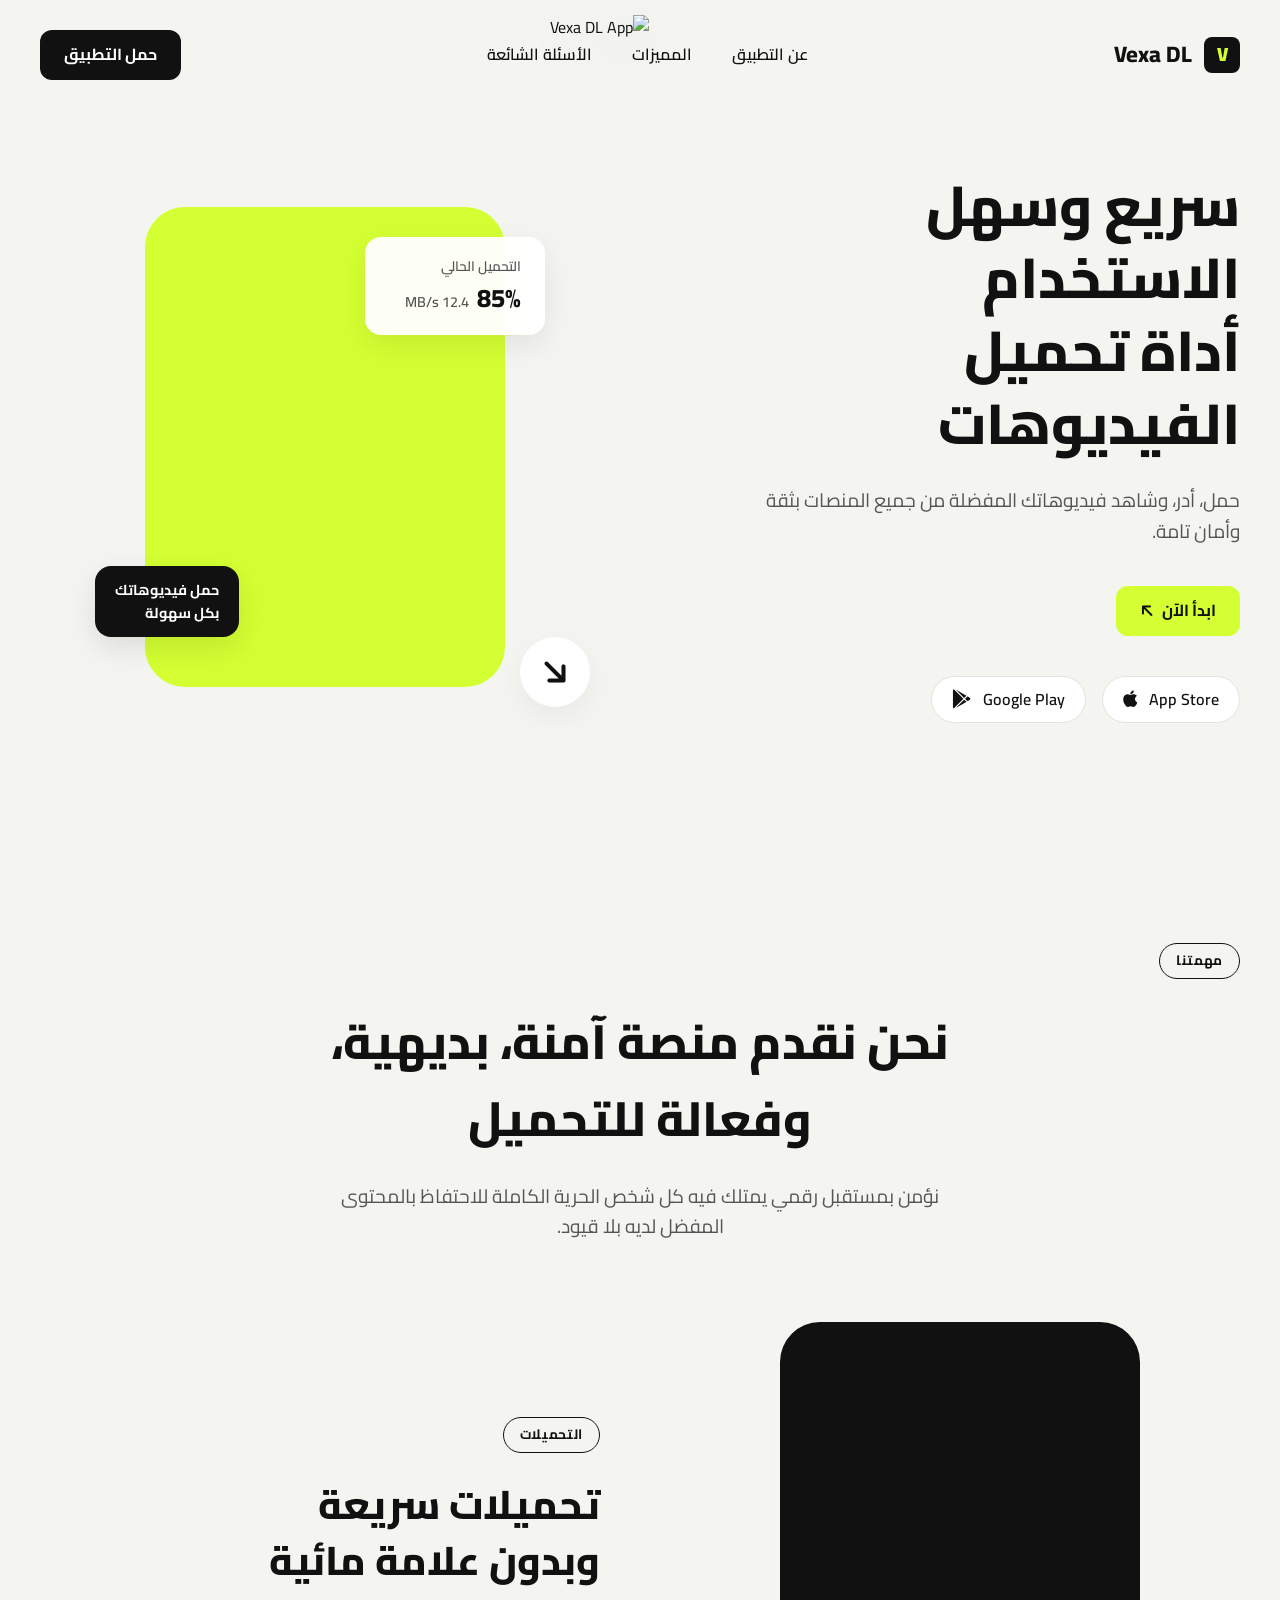
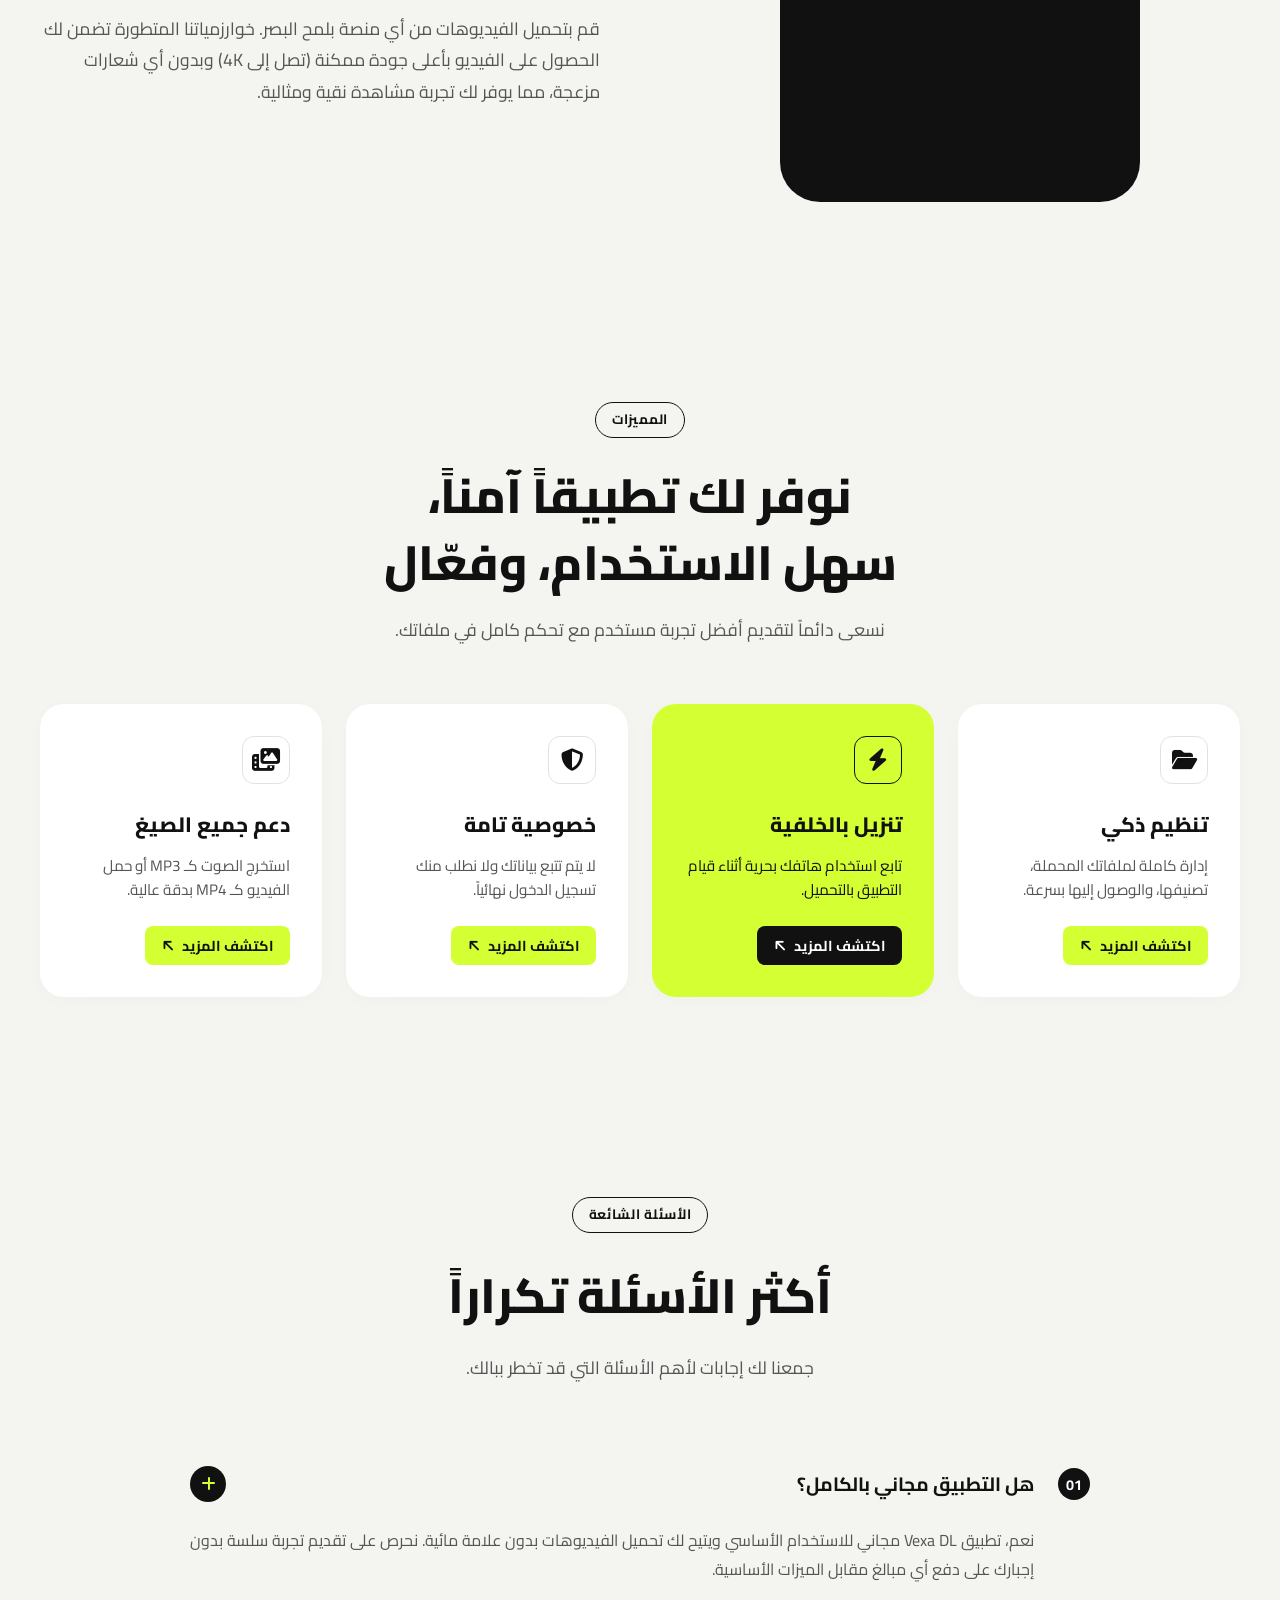
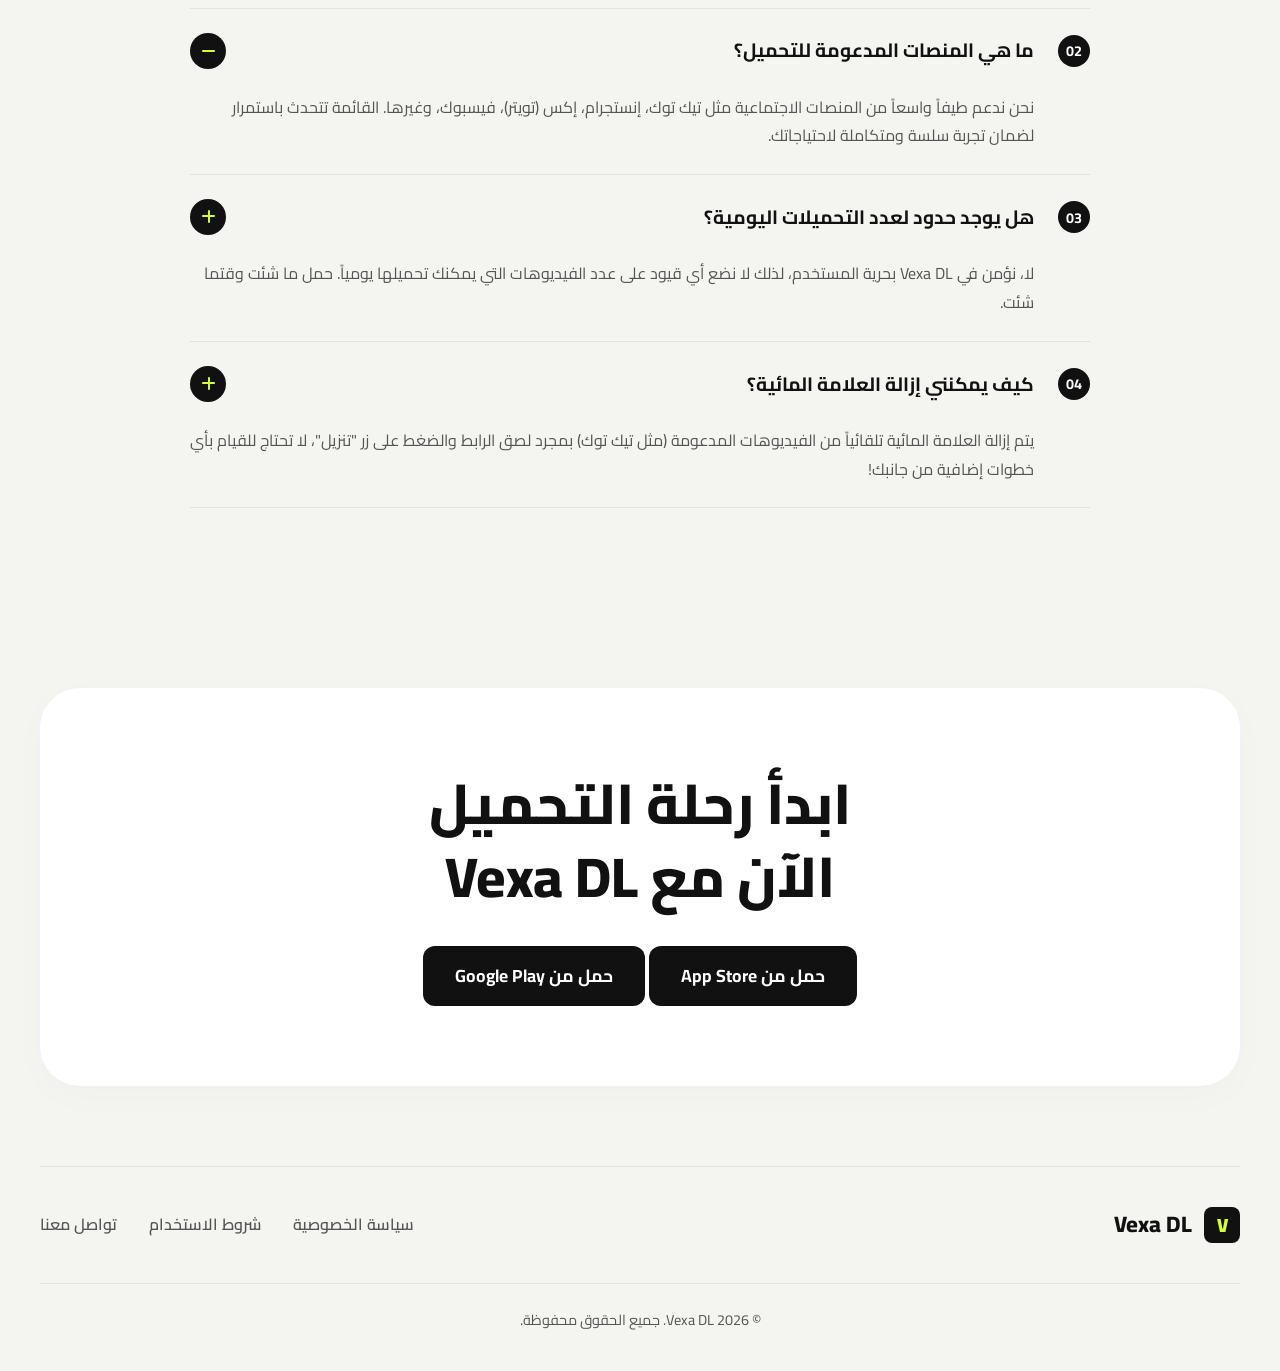
==== index.html @ 380a032c "Add files via upload" ====
<!DOCTYPE html>
<html lang="ar" dir="rtl">
<head>
    <meta charset="UTF-8">
    <meta name="viewport" content="width=device-width, initial-scale=1.0">
    <title>Vexa DL - أداة تحميل الفيديوهات</title>
    <link href="https://fonts.googleapis.com/css2?family=Cairo:wght@400;500;600;700;800;900&display=swap" rel="stylesheet">
    <link rel="stylesheet" href="https://cdnjs.cloudflare.com/ajax/libs/font-awesome/6.4.0/css/all.min.css">
    <link rel="stylesheet" href="style.css">
</head>
<body>
    <div class="container">
        <nav class="navbar">
            <div class="logo">
                <div class="logo-icon">V</div>
                <span class="logo-text">Vexa DL</span>
            </div>
            <div class="nav-links">
                <a href="#about">عن التطبيق</a>
                <a href="#features">المميزات</a>
                <a href="#faq">الأسئلة الشائعة</a>
            </div>
            <div class="nav-actions">
                <a href="#download" class="btn btn-black">حمل التطبيق</a>
            </div>
        </nav>

        <header class="hero">
            <div class="hero-content reveal-right">
                <h1>سريع وسهل الاستخدام<br>أداة تحميل الفيديوهات</h1>
                <p>حمل، أدر، وشاهد فيديوهاتك المفضلة من جميع المنصات بثقة وأمان تامة.</p>
                
                <a href="#download" class="btn btn-lime">
                    ابدأ الآن <i class="fa-solid fa-arrow-left" style="transform: rotate(45deg);"></i>
                </a>
                
                <div class="store-links">
                    <a href="#" class="store-link">App Store <i class="fa-brands fa-apple"></i></a>
                    <a href="#" class="store-link">Google Play <i class="fa-brands fa-google-play"></i></a>
                </div>
            </div>
            
            <div class="hero-visual reveal-left delay-1">
                <div class="lime-card">
                    <img src="assets/mockup_hero.png" alt="Vexa DL App" class="mockup-img">
                    
                    <div class="floating-badge">
                        <span class="badge-label">التحميل الحالي</span>
                        <div class="badge-value">85% <span class="badge-sub">12.4 MB/s</span></div>
                    </div>
                    <div class="create-wallet-text">حمل فيديوهاتك<br>بكل سهولة</div>
                </div>
                
                <div class="circular-badge">
                    <i class="fa-solid fa-arrow-down center-icon"></i>
                </div>
            </div>
        </header>

        <section id="about" class="mission-section">
            <div class="section-label reveal">مهمتنا</div>
            <h2 class="section-title text-center reveal">نحن نقدم منصة آمنة، بديهية،<br>وفعالة للتحميل</h2>
            <p class="section-subtitle text-center reveal delay-1">نؤمن بمستقبل رقمي يمتلك فيه كل شخص الحرية الكاملة للاحتفاظ بالمحتوى المفضل لديه بلا قيود.</p>
            
            <div class="mission-grid">
                <div class="mission-visual reveal-scale delay-2">
                    <div class="dark-card">
                        <img src="assets/mockup_progress.png" alt="Progress" class="mockup-img-partial">
                    </div>
                </div>
                <div class="mission-content reveal-left delay-3">
                    <div class="section-label">التحميلات</div>
                    <h2>تحميلات سريعة<br>وبدون علامة مائية</h2>
                    <p>قم بتحميل الفيديوهات من أي منصة بلمح البصر. خوارزمياتنا المتطورة تضمن لك الحصول على الفيديو بأعلى جودة ممكنة (تصل إلى 4K) وبدون أي شعارات مزعجة، مما يوفر لك تجربة مشاهدة نقية ومثالية.</p>
                </div>
            </div>
        </section>

        <section id="features" class="features-section">
            <div class="text-center">
                <div class="section-label mx-auto reveal">المميزات</div>
                <h2 class="section-title reveal">نوفر لك تطبيقاً آمناً،<br>سهل الاستخدام، وفعّال</h2>
                <p class="section-subtitle reveal delay-1">نسعى دائماً لتقديم أفضل تجربة مستخدم مع تحكم كامل في ملفاتك.</p>
            </div>
            
            <div class="features-grid">
                <div class="feature-card reveal delay-1">
                    <div class="feat-icon"><i class="fa-solid fa-folder-open"></i></div>
                    <h3>تنظيم ذكي</h3>
                    <p>إدارة كاملة لملفاتك المحملة، تصنيفها، والوصول إليها بسرعة.</p>
                    <a href="features.html#smart-organize" class="btn btn-lime-sm">اكتشف المزيد <i class="fa-solid fa-arrow-left" style="transform: rotate(45deg);"></i></a>
                </div>
                <div class="feature-card highlighted-card reveal delay-2">
                    <div class="feat-icon"><i class="fa-solid fa-bolt"></i></div>
                    <h3>تنزيل بالخلفية</h3>
                    <p>تابع استخدام هاتفك بحرية أثناء قيام التطبيق بالتحميل.</p>
                    <a href="features.html#background-dl" class="btn btn-black-sm">اكتشف المزيد <i class="fa-solid fa-arrow-left" style="transform: rotate(45deg);"></i></a>
                </div>
                <div class="feature-card reveal delay-3">
                    <div class="feat-icon"><i class="fa-solid fa-shield-halved"></i></div>
                    <h3>خصوصية تامة</h3>
                    <p>لا يتم تتبع بياناتك ولا نطلب منك تسجيل الدخول نهائياً.</p>
                    <a href="features.html#privacy" class="btn btn-lime-sm">اكتشف المزيد <i class="fa-solid fa-arrow-left" style="transform: rotate(45deg);"></i></a>
                </div>
                <div class="feature-card reveal delay-4">
                    <div class="feat-icon"><i class="fa-solid fa-photo-film"></i></div>
                    <h3>دعم جميع الصيغ</h3>
                    <p>استخرج الصوت كـ MP3 أو حمل الفيديو كـ MP4 بدقة عالية.</p>
                    <a href="features.html#formats" class="btn btn-lime-sm">اكتشف المزيد <i class="fa-solid fa-arrow-left" style="transform: rotate(45deg);"></i></a>
                </div>
            </div>
        </section>

        <section id="faq" class="faq-section">
            <div class="text-center">
                <div class="section-label mx-auto reveal">الأسئلة الشائعة</div>
                <h2 class="section-title reveal">أكثر الأسئلة تكراراً</h2>
                <p class="section-subtitle reveal delay-1">جمعنا لك إجابات لأهم الأسئلة التي قد تخطر ببالك.</p>
            </div>
            
            <div class="faq-list">
                <div class="faq-item reveal delay-1">
                    <div class="faq-header">
                        <span class="faq-num">01</span>
                        <h4 class="faq-question">هل التطبيق مجاني بالكامل؟</h4>
                        <button class="faq-toggle"><i class="fa-solid fa-plus"></i></button>
                    </div>
                    <div class="faq-body">
                        <p>نعم، تطبيق Vexa DL مجاني للاستخدام الأساسي ويتيح لك تحميل الفيديوهات بدون علامة مائية. نحرص على تقديم تجربة سلسة بدون إجبارك على دفع أي مبالغ مقابل الميزات الأساسية.</p>
                    </div>
                </div>
                
                <div class="faq-item active reveal delay-2">
                    <div class="faq-header">
                        <span class="faq-num">02</span>
                        <h4 class="faq-question">ما هي المنصات المدعومة للتحميل؟</h4>
                        <button class="faq-toggle"><i class="fa-solid fa-minus"></i></button>
                    </div>
                    <div class="faq-body">
                        <p>نحن ندعم طيفاً واسعاً من المنصات الاجتماعية مثل تيك توك، إنستجرام، إكس (تويتر)، فيسبوك، وغيرها. القائمة تتحدث باستمرار لضمان تجربة سلسة ومتكاملة لاحتياجاتك.</p>
                    </div>
                </div>
                
                <div class="faq-item reveal delay-3">
                    <div class="faq-header">
                        <span class="faq-num">03</span>
                        <h4 class="faq-question">هل يوجد حدود لعدد التحميلات اليومية؟</h4>
                        <button class="faq-toggle"><i class="fa-solid fa-plus"></i></button>
                    </div>
                    <div class="faq-body">
                        <p>لا، نؤمن في Vexa DL بحرية المستخدم، لذلك لا نضع أي قيود على عدد الفيديوهات التي يمكنك تحميلها يومياً. حمل ما شئت وقتما شئت.</p>
                    </div>
                </div>
                
                <div class="faq-item reveal delay-4">
                    <div class="faq-header">
                        <span class="faq-num">04</span>
                        <h4 class="faq-question">كيف يمكنني إزالة العلامة المائية؟</h4>
                        <button class="faq-toggle"><i class="fa-solid fa-plus"></i></button>
                    </div>
                    <div class="faq-body">
                        <p>يتم إزالة العلامة المائية تلقائياً من الفيديوهات المدعومة (مثل تيك توك) بمجرد لصق الرابط والضغط على زر "تنزيل"، لا تحتاج للقيام بأي خطوات إضافية من جانبك!</p>
                    </div>
                </div>
            </div>
        </section>

        <section id="download" class="bottom-cta">
            <div class="cta-inner reveal-scale">
                <h2>ابدأ رحلة التحميل<br>الآن مع Vexa DL</h2>
                <div class="hero-buttons justify-center mt-4">
                    <a href="#" class="btn btn-black btn-lg">حمل من App Store</a>
                    <a href="#" class="btn btn-black btn-lg">حمل من Google Play</a>
                </div>
            </div>
        </section>
        
        <footer class="footer">
            <div class="footer-top">
                <div class="logo">
                    <div class="logo-icon">V</div>
                    <span class="logo-text">Vexa DL</span>
                </div>
                <div class="footer-links">
                    <a href="privacy.html">سياسة الخصوصية</a>
                    <a href="terms.html">شروط الاستخدام</a>
                    <a href="mailto:support@vexadl.com">تواصل معنا</a>
                </div>
            </div>
            <div class="footer-bottom">
                <p>&copy; 2026 Vexa DL. جميع الحقوق محفوظة.</p>
            </div>
        </footer>
    </div>

    <script src="script.js"></script>
</body>
</html>
---- style.css ----
:root {
    --bg-main: #F4F5F0;
    --accent-lime: #D4FF32;
    --accent-lime-hover: #bde625;
    --text-dark: #111111;
    --text-gray: #555555;
    --card-bg: #FFFFFF;
    --border-color: #E2E4DC;
    
    --font-main: 'Cairo', sans-serif;
}

* {
    margin: 0;
    padding: 0;
    box-sizing: border-box;
    font-family: var(--font-main);
}

body {
    background-color: var(--bg-main);
    color: var(--text-dark);
    line-height: 1.6;
    overflow-x: hidden;
}

.container {
    max-width: 1300px;
    margin: 0 auto;
    padding: 0 40px;
}

h1, h2, h3, h4 { font-weight: 800; color: var(--text-dark); }
.text-center { text-align: center; }
.mx-auto { margin-left: auto; margin-right: auto; }
.mt-4 { margin-top: 24px; }
.justify-center { justify-content: center !important; }

.section-label {
    display: inline-block;
    padding: 6px 16px;
    border: 1px solid var(--text-dark);
    border-radius: 20px;
    font-size: 0.85rem;
    font-weight: 700;
    margin-bottom: 24px;
    letter-spacing: 0.05em;
}

.btn {
    display: inline-flex;
    align-items: center;
    justify-content: center;
    gap: 8px;
    padding: 12px 24px;
    border-radius: 12px;
    font-weight: 700;
    font-size: 1rem;
    text-decoration: none;
    transition: all 0.2s ease;
    cursor: pointer;
    border: none;
}
.btn-lg { padding: 16px 32px; font-size: 1.1rem; }

.btn-black { background-color: var(--text-dark); color: white; }
.btn-black:hover { background-color: #333; }

.btn-lime { background-color: var(--accent-lime); color: var(--text-dark); }
.btn-lime:hover { background-color: var(--accent-lime-hover); }

.btn-lime-sm { background-color: var(--accent-lime); color: var(--text-dark); padding: 8px 16px; border-radius: 8px; font-size: 0.9rem; display: inline-flex; width: fit-content;}
.btn-black-sm { background-color: var(--text-dark); color: white; padding: 8px 16px; border-radius: 8px; font-size: 0.9rem; display: inline-flex; width: fit-content;}

.navbar {
    display: flex;
    justify-content: space-between;
    align-items: center;
    padding: 30px 0;
}

.logo {
    display: flex;
    align-items: center;
    gap: 12px;
}
.logo-icon {
    width: 36px;
    height: 36px;
    background-color: var(--text-dark);
    color: var(--accent-lime);
    border-radius: 8px;
    display: flex;
    align-items: center;
    justify-content: center;
    font-weight: 900;
    font-size: 1.2rem;
}
.logo-text { font-size: 1.4rem; font-weight: 800; }

.nav-links { display: flex; gap: 40px; }
.nav-links a {
    text-decoration: none;
    color: var(--text-dark);
    font-weight: 600;
    font-size: 1rem;
    transition: opacity 0.2s;
}
.nav-links a:hover { opacity: 0.7; }

.hero {
    display: grid;
    grid-template-columns: 1fr 1fr;
    gap: 60px;
    padding: 60px 0 120px;
    align-items: center;
}

.hero-content {
    padding-left: 40px;
}

.hero-content h1 {
    font-size: 3.5rem;
    line-height: 1.3;
    margin-bottom: 24px;
}
.hero-content p {
    font-size: 1.2rem;
    color: var(--text-gray);
    margin-bottom: 40px;
    max-width: 480px;
}

.store-links {
    display: flex;
    gap: 16px;
    margin-top: 40px;
}
.store-link {
    display: inline-flex;
    align-items: center;
    gap: 12px;
    padding: 10px 20px;
    border: 1px solid var(--border-color);
    border-radius: 30px;
    text-decoration: none;
    color: var(--text-dark);
    font-weight: 600;
    background: white;
    transition: background 0.2s;
}
.store-link:hover { background: var(--bg-main); }
.store-link i { font-size: 1.2rem; }

.hero-visual {
    position: relative;
    display: flex;
    justify-content: center;
    align-items: center;
    width: 100%;
}

.lime-card {
    background-color: var(--accent-lime);
    border-radius: 40px;
    width: 100%;
    max-width: 360px;
    aspect-ratio: 3 / 4;
    position: relative;
    overflow: visible; 
    display: flex;
    justify-content: center;
    align-items: center;
}

.mockup-img {
    position: absolute;
    width: 180%;
    height: 180%;
    object-fit: contain;
    object-position: center;
    display: block;
    filter: drop-shadow(0 15px 25px rgba(0,0,0,0.1));
    pointer-events: none;
}

.floating-badge {
    position: absolute;
    top: 30px;
    right: -40px;
    background: rgba(255,255,255,0.95);
    backdrop-filter: blur(10px);
    padding: 16px 24px;
    border-radius: 16px;
    box-shadow: 0 10px 30px rgba(0,0,0,0.08);
    z-index: 10;
    min-width: 180px;
}
.badge-label { font-size: 0.85rem; color: var(--text-gray); font-weight: 600; }
.badge-value { font-size: 1.6rem; font-weight: 800; display: flex; align-items: baseline; gap: 8px;}
.badge-sub { font-size: 0.9rem; color: var(--text-gray); font-weight: 600;}

.create-wallet-text {
    position: absolute;
    bottom: 50px;
    left: -50px;
    background: var(--text-dark);
    color: white;
    padding: 12px 20px;
    border-radius: 16px;
    font-size: 0.9rem;
    font-weight: 700;
    box-shadow: 0 10px 30px rgba(0,0,0,0.1);
    z-index: 10;
}

.circular-badge {
    position: absolute;
    bottom: -20px;
    right: 20px;
    width: 70px;
    height: 70px;
    background: white;
    border-radius: 50%;
    display: flex;
    align-items: center;
    justify-content: center;
    box-shadow: 0 10px 30px rgba(0,0,0,0.05);
    z-index: 10;
}
.center-icon {
    font-size: 2rem;
    color: var(--text-dark);
    transform: rotate(-45deg);
}

.mission-section { padding: 100px 0; }
.mission-section .section-title { font-size: 3rem; margin-bottom: 24px; }
.mission-section .section-subtitle { font-size: 1.2rem; color: var(--text-gray); max-width: 600px; margin: 0 auto 80px; }

.mission-grid {
    display: grid;
    grid-template-columns: 1fr 1fr;
    gap: 80px;
    align-items: center;
}

.dark-card {
    background-color: var(--text-dark);
    border-radius: 40px;
    width: 100%;
    max-width: 360px;
    aspect-ratio: 3 / 4;
    position: relative;
    overflow: hidden;
    display: flex;
    justify-content: center;
    align-items: center;
    margin: 0 auto;
}
.mockup-img-partial {
    position: absolute;
    width: 180%;
    height: 180%;
    object-fit: contain;
    object-position: center;
    display: block;
    pointer-events: none;
}

.mission-content h2 { font-size: 2.5rem; margin-bottom: 24px; line-height: 1.4; }
.mission-content p { font-size: 1.1rem; color: var(--text-gray); line-height: 1.8; }

.features-section { padding: 100px 0; }
.features-section .section-title { font-size: 3rem; margin-bottom: 20px; line-height: 1.4;}
.features-section .section-subtitle { font-size: 1.1rem; color: var(--text-gray); margin-bottom: 60px; }

.features-grid {
    display: grid;
    grid-template-columns: repeat(4, 1fr);
    gap: 24px;
}

.feature-card {
    background: var(--card-bg);
    border-radius: 24px;
    padding: 32px;
    display: flex;
    flex-direction: column;
    box-shadow: 0 4px 20px rgba(0,0,0,0.02);
}
.highlighted-card {
    background: var(--accent-lime);
}

.feat-icon {
    width: 48px;
    height: 48px;
    border-radius: 12px;
    border: 1px solid var(--border-color);
    display: flex;
    align-items: center;
    justify-content: center;
    font-size: 1.4rem;
    margin-bottom: 24px;
}
.highlighted-card .feat-icon { border-color: var(--text-dark); }

.feature-card h3 { font-size: 1.3rem; margin-bottom: 12px; }
.feature-card p { color: var(--text-gray); font-size: 0.95rem; margin-bottom: 24px; flex-grow: 1;}
.highlighted-card p { color: var(--text-dark); }

.faq-section { padding: 100px 0; }
.faq-section .section-title { font-size: 3rem; margin-bottom: 20px; }
.faq-section .section-subtitle { font-size: 1.1rem; color: var(--text-gray); margin-bottom: 60px; }

.faq-list {
    max-width: 900px;
    margin: 0 auto;
}

.faq-item {
    border-bottom: 1px solid var(--border-color);
    padding: 24px 0;
}
.faq-header {
    display: flex;
    align-items: center;
    gap: 24px;
    cursor: pointer;
}
.faq-num { font-size: 0.9rem; font-weight: 700; background: var(--text-dark); color: white; padding: 4px 8px; border-radius: 50%; width: 32px; height: 32px; display: flex; align-items: center; justify-content: center;}
.faq-question { font-size: 1.2rem; flex-grow: 1; font-weight: 700; }
.faq-toggle {
    width: 36px;
    height: 36px;
    border-radius: 50%;
    background: var(--accent-lime);
    border: none;
    font-size: 1rem;
    cursor: pointer;
    display: flex;
    align-items: center;
    justify-content: center;
    color: var(--text-dark);
}

.faq-body {
    padding: 24px 56px 0 0;
    display: none;
    color: var(--text-gray);
    line-height: 1.8;
}
.faq-item.active .faq-body { display: block; }
.faq-item.active .faq-toggle { background: var(--text-dark); color: var(--accent-lime); }

.bottom-cta { padding: 80px 0; text-align: center; }
.cta-inner { background: var(--card-bg); padding: 80px 40px; border-radius: 40px; box-shadow: 0 10px 40px rgba(0,0,0,0.02);}
.cta-inner h2 { font-size: 3.5rem; margin-bottom: 32px; line-height: 1.3;}

.footer {
    padding: 40px 0;
    border-top: 1px solid var(--border-color);
}
.footer-top {
    display: flex;
    justify-content: space-between;
    align-items: center;
    margin-bottom: 40px;
}
.footer-links { display: flex; gap: 32px; }
.footer-links a { text-decoration: none; color: var(--text-gray); font-weight: 600;}
.footer-links a:hover { color: var(--text-dark); }
.footer-bottom {
    text-align: center;
    color: var(--text-gray);
    font-size: 0.9rem;
    padding-top: 24px;
    border-top: 1px solid var(--border-color);
}

@media (max-width: 1024px) {
    .hero, .mission-grid { grid-template-columns: 1fr; text-align: center; gap: 60px; }
    .hero-content { padding-left: 0; }
    .hero-content h1 { font-size: 3rem; }
    .hero-content p { margin: 0 auto 40px; }
    .store-links { justify-content: center; }
    
    .floating-badge { right: 0; top: -20px;}
    .create-wallet-text { left: 0; bottom: 20px;}
    .circular-badge { display: none;}
    
    .features-grid { grid-template-columns: repeat(2, 1fr); }
    .faq-body { padding-right: 0; }
}

@media (max-width: 768px) {
    .nav-links, .nav-actions { display: none; }
    .features-grid { grid-template-columns: 1fr; }
    .mission-content h2 { font-size: 2rem; }
    .cta-inner h2 { font-size: 2.5rem; }
    .footer-top { flex-direction: column; gap: 24px; }
}

.reveal, .reveal-left, .reveal-right, .reveal-scale {
    opacity: 0;
    transition: all 0.9s cubic-bezier(0.2, 0.8, 0.2, 1);
}

.reveal {
    transform: translateY(50px);
}

.reveal-left {
    transform: translateX(-50px);
}

.reveal-right {
    transform: translateX(50px);
}

.reveal-scale {
    transform: scale(0.9);
}

.reveal.active, .reveal-left.active, .reveal-right.active, .reveal-scale.active {
    opacity: 1;
    transform: translate(0) scale(1);
}

.delay-1 { transition-delay: 0.1s; }
.delay-2 { transition-delay: 0.2s; }
.delay-3 { transition-delay: 0.3s; }
.delay-4 { transition-delay: 0.4s; }
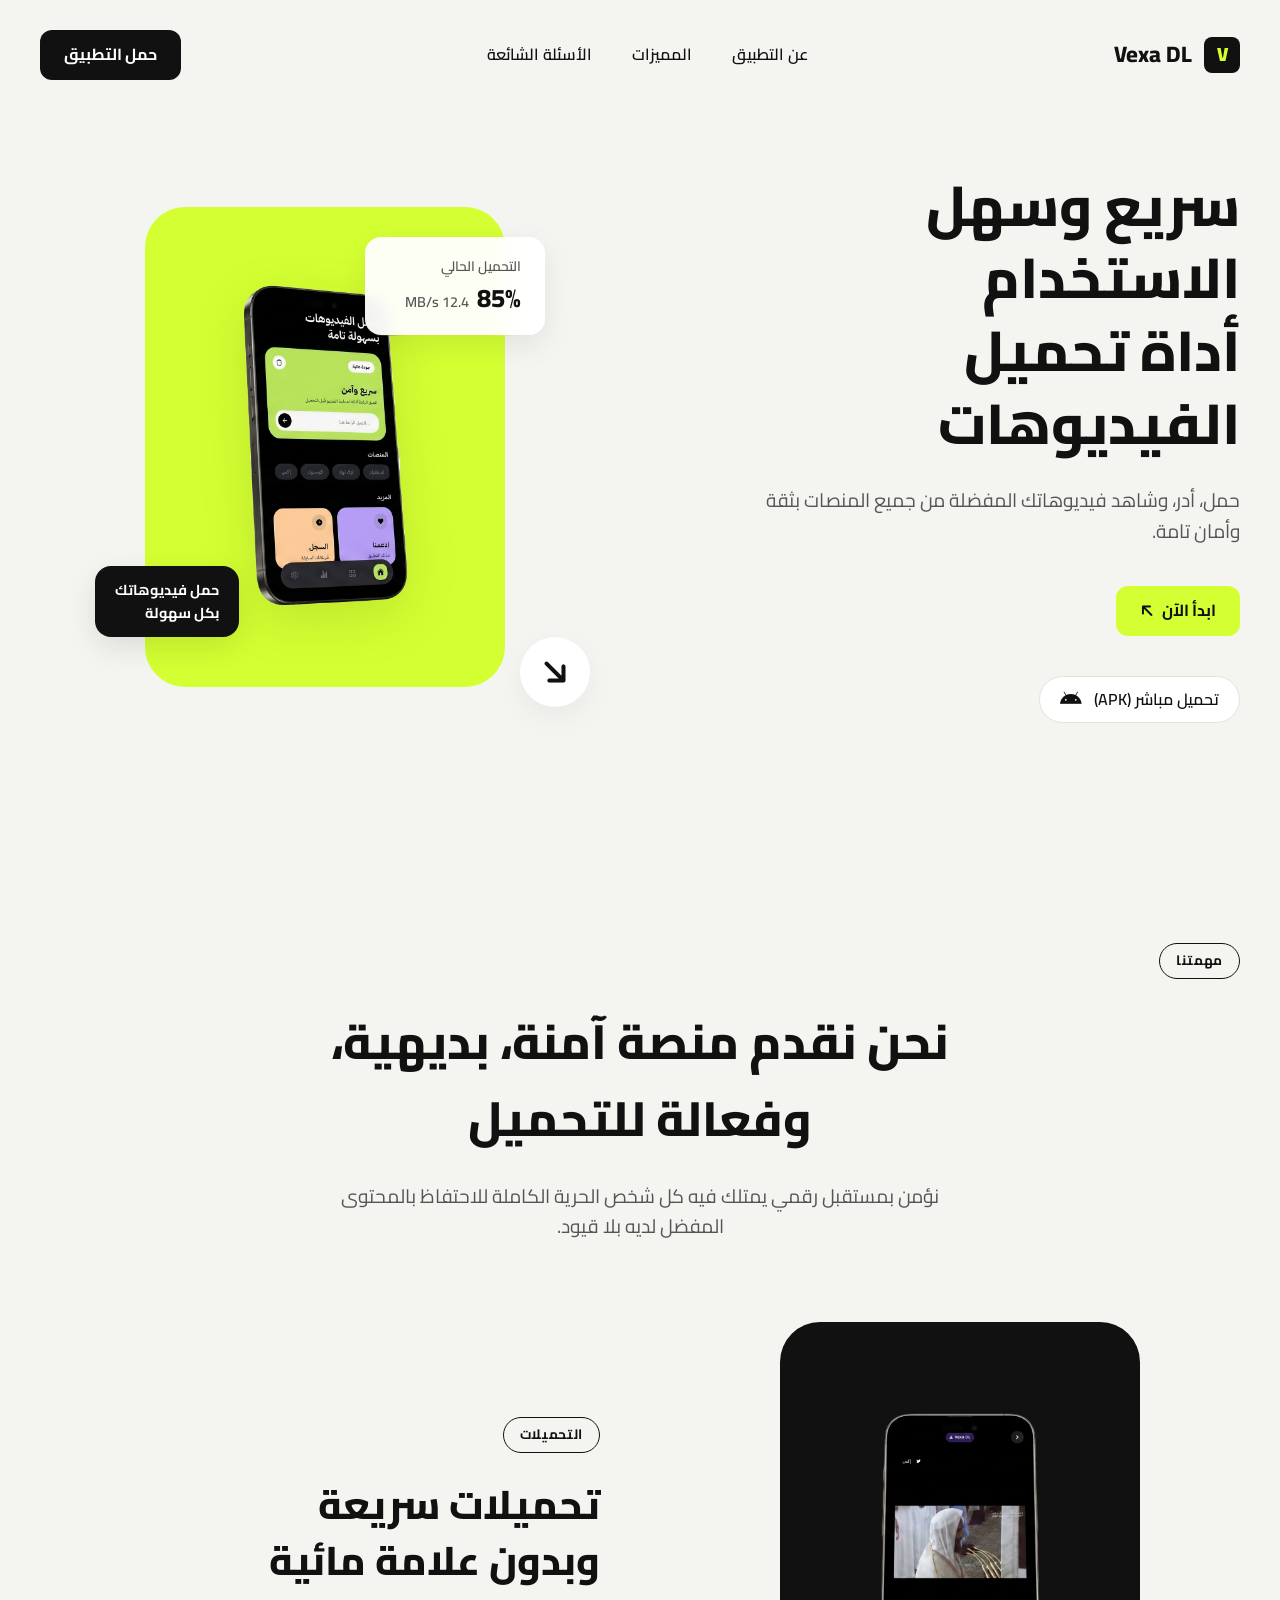
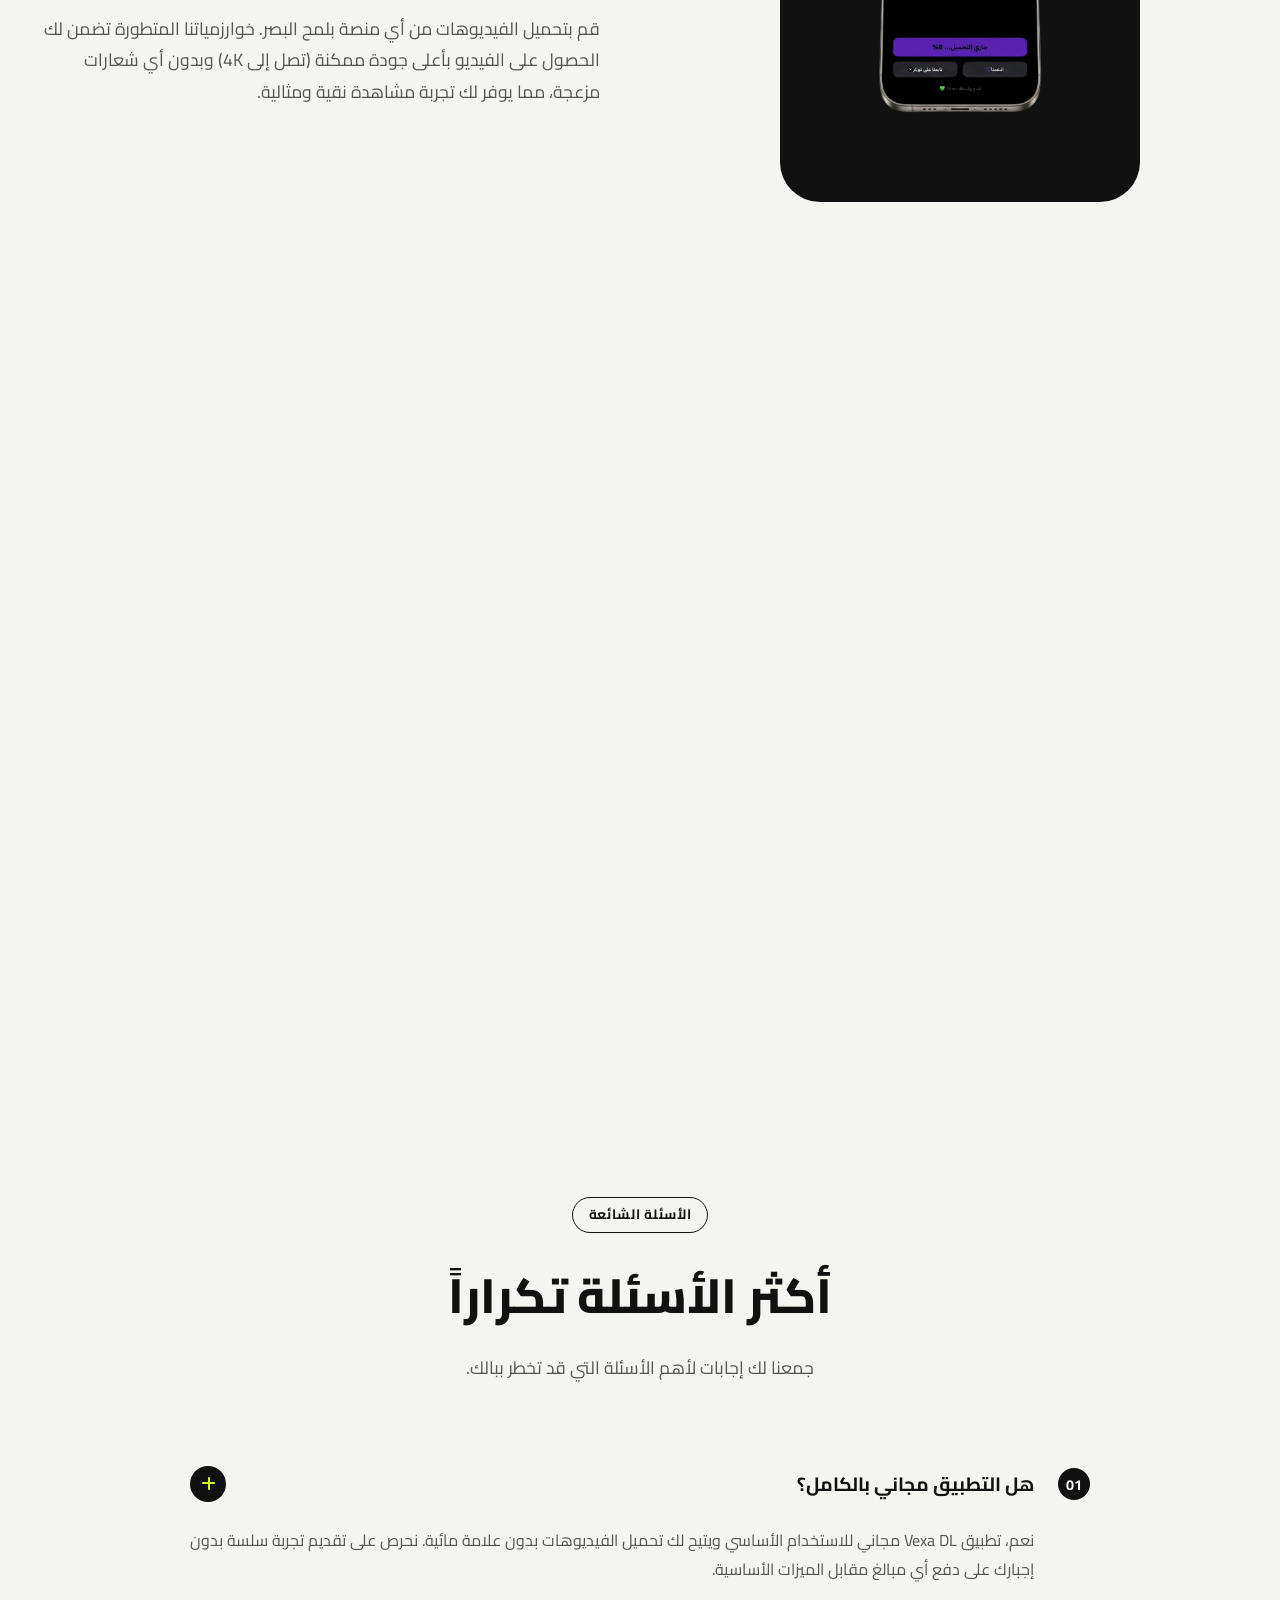
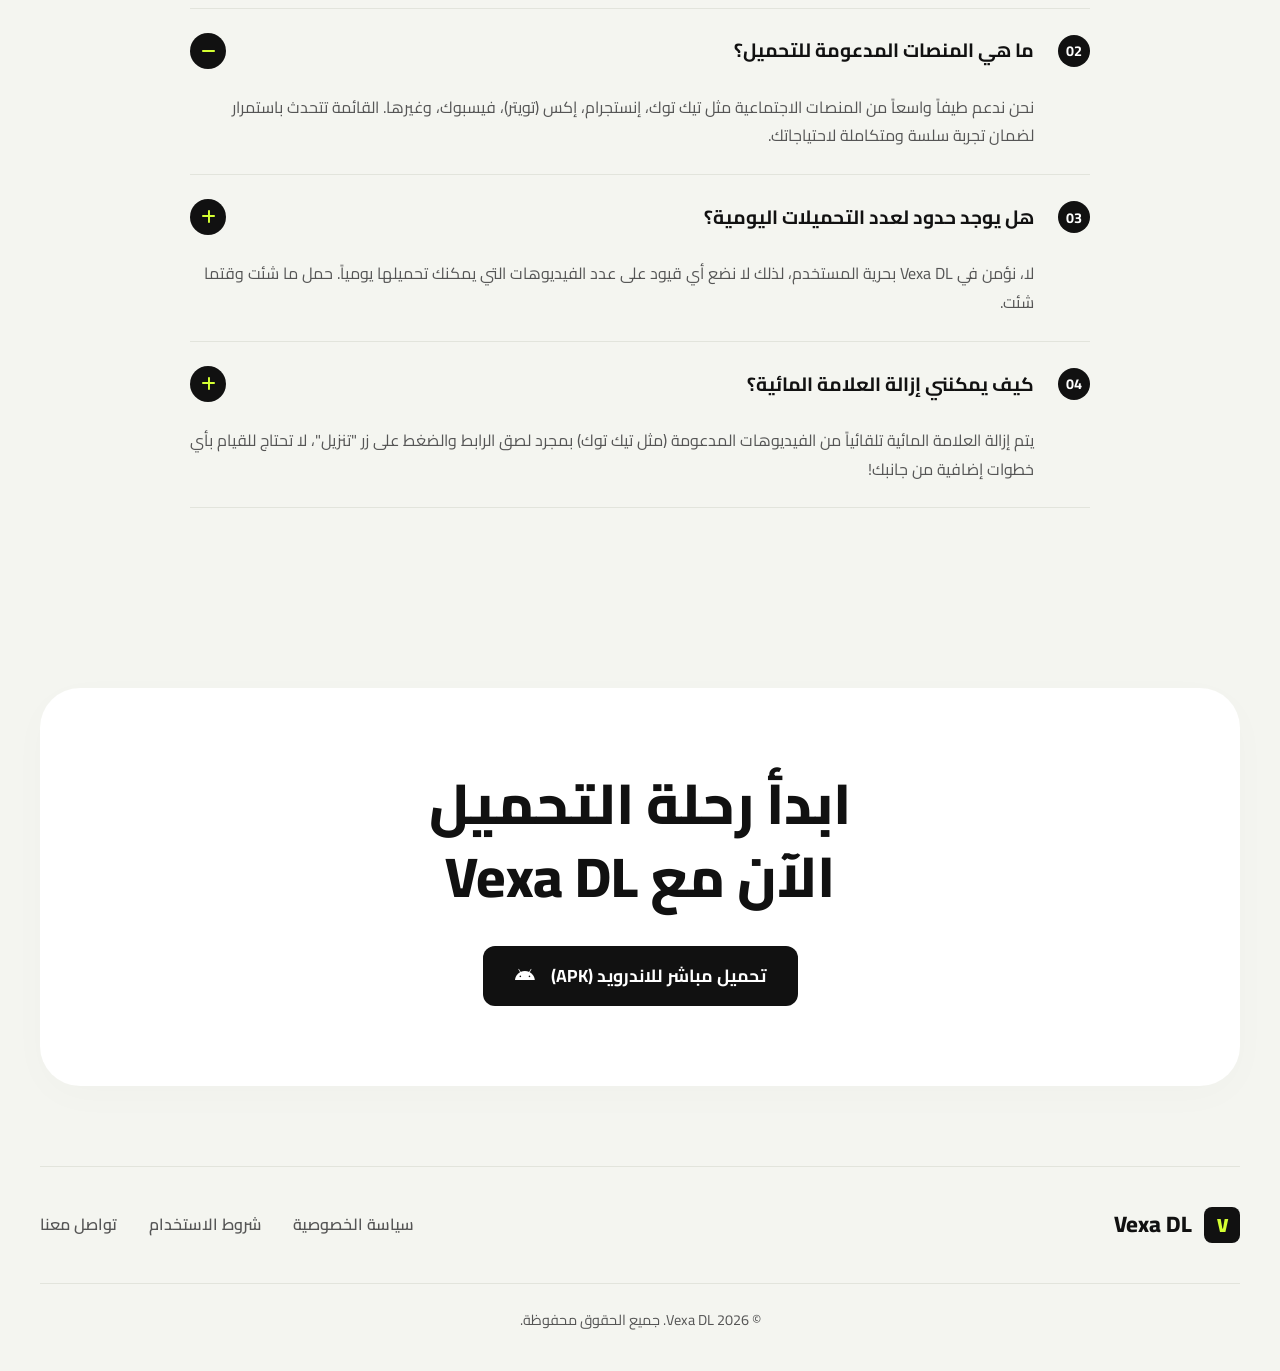
==== commit 2843bf0a: "Update index.html" ====
--- a/index.html
+++ b/index.html
@@ -1,13 +1,16 @@
 <!DOCTYPE html>
 <html lang="ar" dir="rtl">
+
 <head>
     <meta charset="UTF-8">
     <meta name="viewport" content="width=device-width, initial-scale=1.0">
     <title>Vexa DL - أداة تحميل الفيديوهات</title>
-    <link href="https://fonts.googleapis.com/css2?family=Cairo:wght@400;500;600;700;800;900&display=swap" rel="stylesheet">
+    <link href="https://fonts.googleapis.com/css2?family=Cairo:wght@400;500;600;700;800;900&display=swap"
+        rel="stylesheet">
     <link rel="stylesheet" href="https://cdnjs.cloudflare.com/ajax/libs/font-awesome/6.4.0/css/all.min.css">
     <link rel="stylesheet" href="style.css">
 </head>
+
 <body>
     <div class="container">
         <nav class="navbar">
@@ -29,28 +32,28 @@
             <div class="hero-content reveal-right">
                 <h1>سريع وسهل الاستخدام<br>أداة تحميل الفيديوهات</h1>
                 <p>حمل، أدر، وشاهد فيديوهاتك المفضلة من جميع المنصات بثقة وأمان تامة.</p>
-                
+
                 <a href="#download" class="btn btn-lime">
                     ابدأ الآن <i class="fa-solid fa-arrow-left" style="transform: rotate(45deg);"></i>
                 </a>
-                
+
                 <div class="store-links">
-                    <a href="#" class="store-link">App Store <i class="fa-brands fa-apple"></i></a>
-                    <a href="#" class="store-link">Google Play <i class="fa-brands fa-google-play"></i></a>
-                </div>
-            </div>
-            
+                    <a href="https://github.com/esm234/vexa-dl/releases/download/v1.0.0/Vexa.DL.apk" class="store-link"
+                        download>تحميل مباشر (APK) <i class="fa-brands fa-android"></i></a>
+                </div>
+            </div>
+
             <div class="hero-visual reveal-left delay-1">
                 <div class="lime-card">
                     <img src="assets/mockup_hero.png" alt="Vexa DL App" class="mockup-img">
-                    
+
                     <div class="floating-badge">
                         <span class="badge-label">التحميل الحالي</span>
                         <div class="badge-value">85% <span class="badge-sub">12.4 MB/s</span></div>
                     </div>
                     <div class="create-wallet-text">حمل فيديوهاتك<br>بكل سهولة</div>
                 </div>
-                
+
                 <div class="circular-badge">
                     <i class="fa-solid fa-arrow-down center-icon"></i>
                 </div>
@@ -60,8 +63,9 @@
         <section id="about" class="mission-section">
             <div class="section-label reveal">مهمتنا</div>
             <h2 class="section-title text-center reveal">نحن نقدم منصة آمنة، بديهية،<br>وفعالة للتحميل</h2>
-            <p class="section-subtitle text-center reveal delay-1">نؤمن بمستقبل رقمي يمتلك فيه كل شخص الحرية الكاملة للاحتفاظ بالمحتوى المفضل لديه بلا قيود.</p>
-            
+            <p class="section-subtitle text-center reveal delay-1">نؤمن بمستقبل رقمي يمتلك فيه كل شخص الحرية الكاملة
+                للاحتفاظ بالمحتوى المفضل لديه بلا قيود.</p>
+
             <div class="mission-grid">
                 <div class="mission-visual reveal-scale delay-2">
                     <div class="dark-card">
@@ -71,7 +75,8 @@
                 <div class="mission-content reveal-left delay-3">
                     <div class="section-label">التحميلات</div>
                     <h2>تحميلات سريعة<br>وبدون علامة مائية</h2>
-                    <p>قم بتحميل الفيديوهات من أي منصة بلمح البصر. خوارزمياتنا المتطورة تضمن لك الحصول على الفيديو بأعلى جودة ممكنة (تصل إلى 4K) وبدون أي شعارات مزعجة، مما يوفر لك تجربة مشاهدة نقية ومثالية.</p>
+                    <p>قم بتحميل الفيديوهات من أي منصة بلمح البصر. خوارزمياتنا المتطورة تضمن لك الحصول على الفيديو بأعلى
+                        جودة ممكنة (تصل إلى 4K) وبدون أي شعارات مزعجة، مما يوفر لك تجربة مشاهدة نقية ومثالية.</p>
                 </div>
             </div>
         </section>
@@ -80,33 +85,38 @@
             <div class="text-center">
                 <div class="section-label mx-auto reveal">المميزات</div>
                 <h2 class="section-title reveal">نوفر لك تطبيقاً آمناً،<br>سهل الاستخدام، وفعّال</h2>
-                <p class="section-subtitle reveal delay-1">نسعى دائماً لتقديم أفضل تجربة مستخدم مع تحكم كامل في ملفاتك.</p>
-            </div>
-            
+                <p class="section-subtitle reveal delay-1">نسعى دائماً لتقديم أفضل تجربة مستخدم مع تحكم كامل في ملفاتك.
+                </p>
+            </div>
+
             <div class="features-grid">
                 <div class="feature-card reveal delay-1">
                     <div class="feat-icon"><i class="fa-solid fa-folder-open"></i></div>
                     <h3>تنظيم ذكي</h3>
                     <p>إدارة كاملة لملفاتك المحملة، تصنيفها، والوصول إليها بسرعة.</p>
-                    <a href="features.html#smart-organize" class="btn btn-lime-sm">اكتشف المزيد <i class="fa-solid fa-arrow-left" style="transform: rotate(45deg);"></i></a>
+                    <a href="features.html#smart-organize" class="btn btn-lime-sm">اكتشف المزيد <i
+                            class="fa-solid fa-arrow-left" style="transform: rotate(45deg);"></i></a>
                 </div>
                 <div class="feature-card highlighted-card reveal delay-2">
                     <div class="feat-icon"><i class="fa-solid fa-bolt"></i></div>
                     <h3>تنزيل بالخلفية</h3>
                     <p>تابع استخدام هاتفك بحرية أثناء قيام التطبيق بالتحميل.</p>
-                    <a href="features.html#background-dl" class="btn btn-black-sm">اكتشف المزيد <i class="fa-solid fa-arrow-left" style="transform: rotate(45deg);"></i></a>
+                    <a href="features.html#background-dl" class="btn btn-black-sm">اكتشف المزيد <i
+                            class="fa-solid fa-arrow-left" style="transform: rotate(45deg);"></i></a>
                 </div>
                 <div class="feature-card reveal delay-3">
                     <div class="feat-icon"><i class="fa-solid fa-shield-halved"></i></div>
                     <h3>خصوصية تامة</h3>
                     <p>لا يتم تتبع بياناتك ولا نطلب منك تسجيل الدخول نهائياً.</p>
-                    <a href="features.html#privacy" class="btn btn-lime-sm">اكتشف المزيد <i class="fa-solid fa-arrow-left" style="transform: rotate(45deg);"></i></a>
+                    <a href="features.html#privacy" class="btn btn-lime-sm">اكتشف المزيد <i
+                            class="fa-solid fa-arrow-left" style="transform: rotate(45deg);"></i></a>
                 </div>
                 <div class="feature-card reveal delay-4">
                     <div class="feat-icon"><i class="fa-solid fa-photo-film"></i></div>
                     <h3>دعم جميع الصيغ</h3>
                     <p>استخرج الصوت كـ MP3 أو حمل الفيديو كـ MP4 بدقة عالية.</p>
-                    <a href="features.html#formats" class="btn btn-lime-sm">اكتشف المزيد <i class="fa-solid fa-arrow-left" style="transform: rotate(45deg);"></i></a>
+                    <a href="features.html#formats" class="btn btn-lime-sm">اكتشف المزيد <i
+                            class="fa-solid fa-arrow-left" style="transform: rotate(45deg);"></i></a>
                 </div>
             </div>
         </section>
@@ -117,7 +127,7 @@
                 <h2 class="section-title reveal">أكثر الأسئلة تكراراً</h2>
                 <p class="section-subtitle reveal delay-1">جمعنا لك إجابات لأهم الأسئلة التي قد تخطر ببالك.</p>
             </div>
-            
+
             <div class="faq-list">
                 <div class="faq-item reveal delay-1">
                     <div class="faq-header">
@@ -126,10 +136,11 @@
                         <button class="faq-toggle"><i class="fa-solid fa-plus"></i></button>
                     </div>
                     <div class="faq-body">
-                        <p>نعم، تطبيق Vexa DL مجاني للاستخدام الأساسي ويتيح لك تحميل الفيديوهات بدون علامة مائية. نحرص على تقديم تجربة سلسة بدون إجبارك على دفع أي مبالغ مقابل الميزات الأساسية.</p>
-                    </div>
-                </div>
-                
+                        <p>نعم، تطبيق Vexa DL مجاني للاستخدام الأساسي ويتيح لك تحميل الفيديوهات بدون علامة مائية. نحرص
+                            على تقديم تجربة سلسة بدون إجبارك على دفع أي مبالغ مقابل الميزات الأساسية.</p>
+                    </div>
+                </div>
+
                 <div class="faq-item active reveal delay-2">
                     <div class="faq-header">
                         <span class="faq-num">02</span>
@@ -137,10 +148,11 @@
                         <button class="faq-toggle"><i class="fa-solid fa-minus"></i></button>
                     </div>
                     <div class="faq-body">
-                        <p>نحن ندعم طيفاً واسعاً من المنصات الاجتماعية مثل تيك توك، إنستجرام، إكس (تويتر)، فيسبوك، وغيرها. القائمة تتحدث باستمرار لضمان تجربة سلسة ومتكاملة لاحتياجاتك.</p>
-                    </div>
-                </div>
-                
+                        <p>نحن ندعم طيفاً واسعاً من المنصات الاجتماعية مثل تيك توك، إنستجرام، إكس (تويتر)، فيسبوك،
+                            وغيرها. القائمة تتحدث باستمرار لضمان تجربة سلسة ومتكاملة لاحتياجاتك.</p>
+                    </div>
+                </div>
+
                 <div class="faq-item reveal delay-3">
                     <div class="faq-header">
                         <span class="faq-num">03</span>
@@ -148,10 +160,11 @@
                         <button class="faq-toggle"><i class="fa-solid fa-plus"></i></button>
                     </div>
                     <div class="faq-body">
-                        <p>لا، نؤمن في Vexa DL بحرية المستخدم، لذلك لا نضع أي قيود على عدد الفيديوهات التي يمكنك تحميلها يومياً. حمل ما شئت وقتما شئت.</p>
-                    </div>
-                </div>
-                
+                        <p>لا، نؤمن في Vexa DL بحرية المستخدم، لذلك لا نضع أي قيود على عدد الفيديوهات التي يمكنك تحميلها
+                            يومياً. حمل ما شئت وقتما شئت.</p>
+                    </div>
+                </div>
+
                 <div class="faq-item reveal delay-4">
                     <div class="faq-header">
                         <span class="faq-num">04</span>
@@ -159,7 +172,8 @@
                         <button class="faq-toggle"><i class="fa-solid fa-plus"></i></button>
                     </div>
                     <div class="faq-body">
-                        <p>يتم إزالة العلامة المائية تلقائياً من الفيديوهات المدعومة (مثل تيك توك) بمجرد لصق الرابط والضغط على زر "تنزيل"، لا تحتاج للقيام بأي خطوات إضافية من جانبك!</p>
+                        <p>يتم إزالة العلامة المائية تلقائياً من الفيديوهات المدعومة (مثل تيك توك) بمجرد لصق الرابط
+                            والضغط على زر "تنزيل"، لا تحتاج للقيام بأي خطوات إضافية من جانبك!</p>
                     </div>
                 </div>
             </div>
@@ -169,12 +183,13 @@
             <div class="cta-inner reveal-scale">
                 <h2>ابدأ رحلة التحميل<br>الآن مع Vexa DL</h2>
                 <div class="hero-buttons justify-center mt-4">
-                    <a href="#" class="btn btn-black btn-lg">حمل من App Store</a>
-                    <a href="#" class="btn btn-black btn-lg">حمل من Google Play</a>
-                </div>
-            </div>
-        </section>
-        
+                    <a href="https://github.com/esm234/vexa-dl/releases/download/v1.0.0/Vexa.DL.apk"
+                        class="btn btn-black btn-lg" download>تحميل مباشر للاندرويد (APK) <i
+                            class="fa-brands fa-android" style="margin-right: 8px;"></i></a>
+                </div>
+            </div>
+        </section>
+
         <footer class="footer">
             <div class="footer-top">
                 <div class="logo">
@@ -195,4 +210,5 @@
 
     <script src="script.js"></script>
 </body>
+
 </html>
